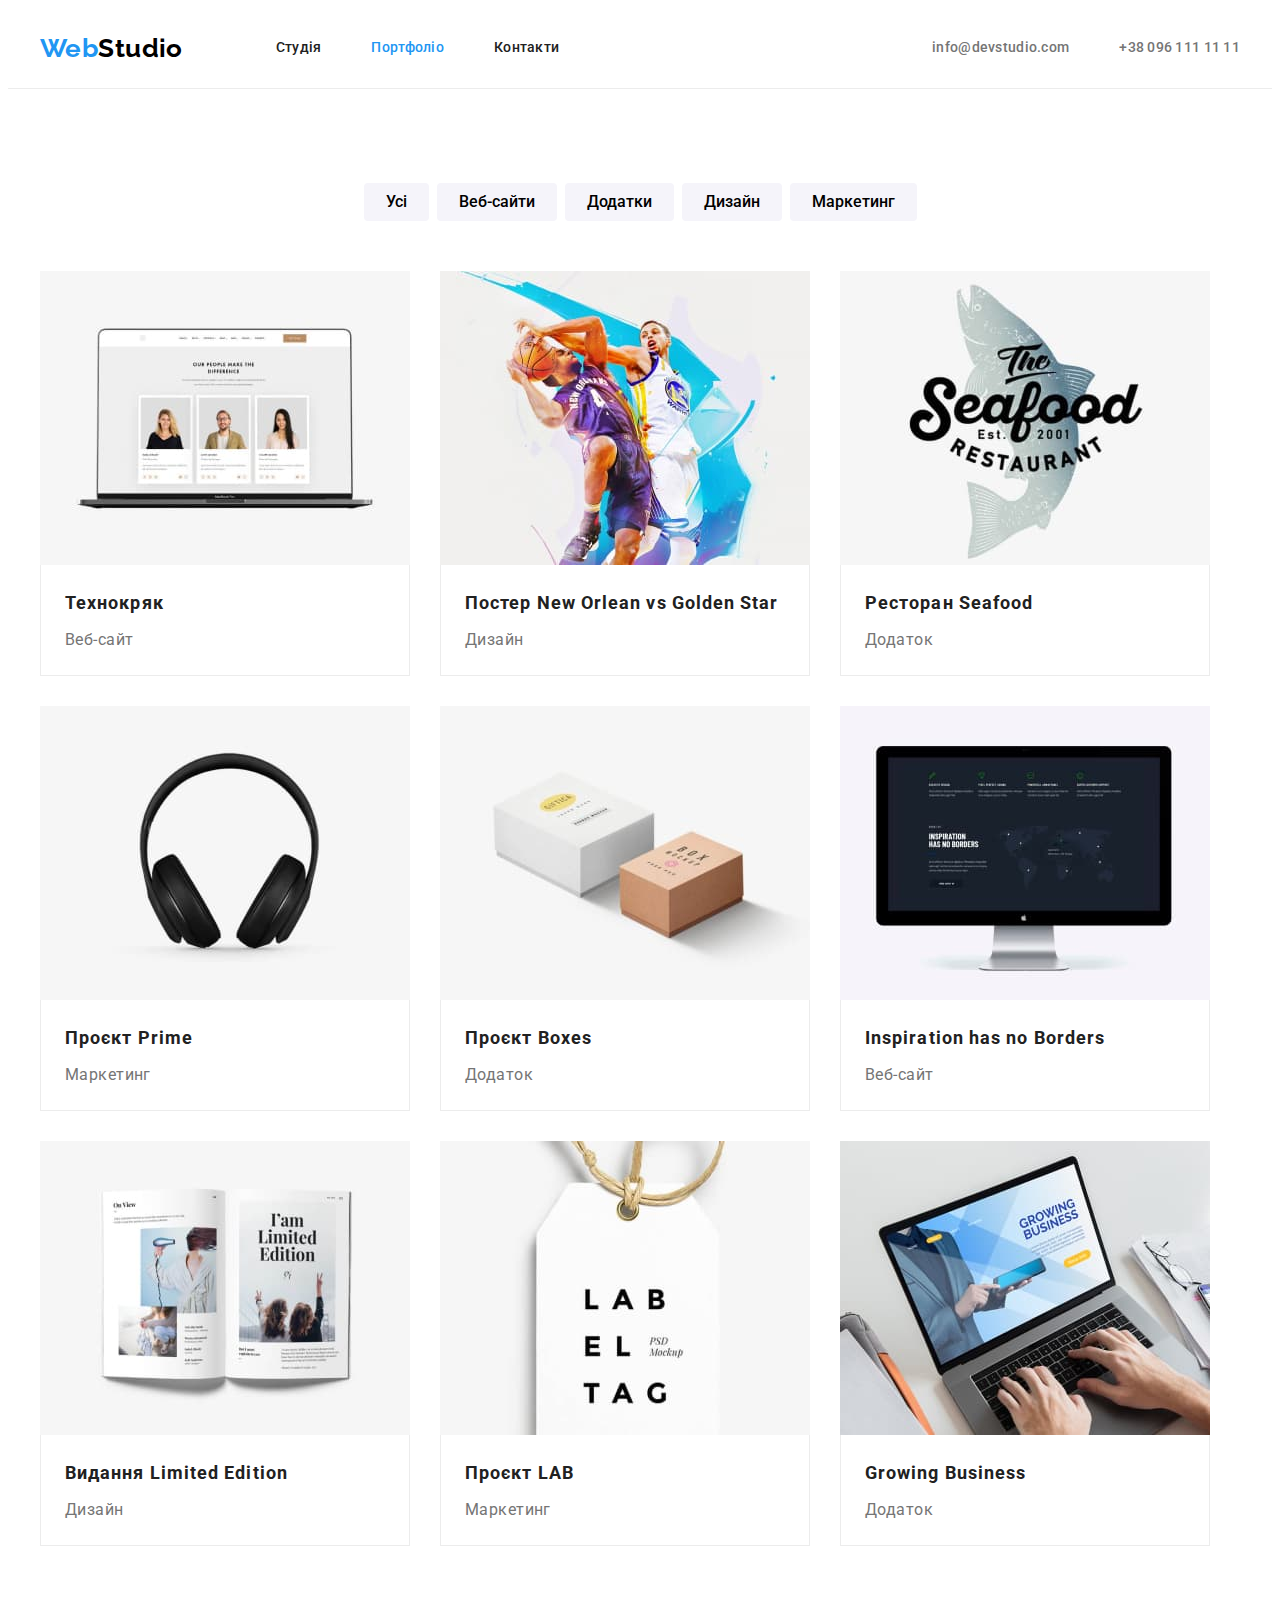
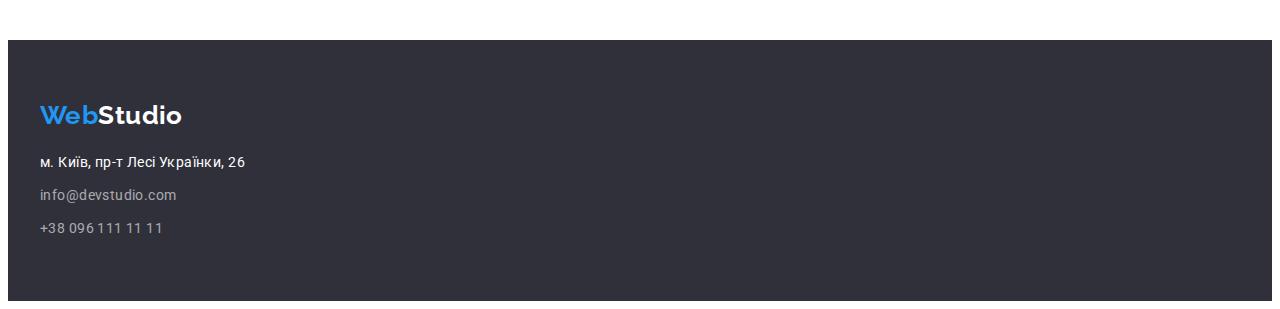
==== portfolio.html @ 586fda1b "copy hw_3" ====
<!DOCTYPE html>
<html lang="uk">

<head>
	<meta charset="UTF-8" />
	<meta http-equiv="X-UA-Compatible" content="IE=edge" />
	<meta name="viewport" content="width=device-width, initial-scale=1.0" />
	<title>goit-markup-hw-03</title>
	<link rel="preconnect" href="https://fonts.googleapis.com">
	<link rel="preconnect" href="https://fonts.gstatic.com" crossorigin>
	<link
		href="https://fonts.googleapis.com/css2?family=Raleway:wght@700&family=Roboto:wght@400;500;700;900&display=swap"
		rel="stylesheet">
	<link rel="stylesheet" href="https://cdnjs.cloudflare.com/ajax/libs/modern-normalize/1.1.0/modern-normalize.min.css"
		integrity="sha512-wpPYUAdjBVSE4KJnH1VR1HeZfpl1ub8YT/NKx4PuQ5NmX2tKuGu6U/JRp5y+Y8XG2tV+wKQpNHVUX03MfMFn9Q=="
		crossorigin="anonymous" referrerpolicy="no-referrer" />
	<link rel="stylesheet" href="./css/styles.css" />

</head>

<body>
	<header class="page-header">
		<div class="container">
			<div class="header-container">
				<nav class="site-nav">
					<a class="logo" href="./index.html">Web<span class="logo-header">Studio</span></a>
					<ul class="list header-list">
						<li class="item">
							<a class="link " href="./index.html">Студія</a>
						</li>
						<li class="item">
							<a class="link current" href="./portfolio.html">Портфоліо</a>
						</li>
						<li class="item">
							<a class="link" href="#">Контакти</a>
						</li>
					</ul>
				</nav>
				<ul class="list header-address">
					<li class="item">
						<a class="link" href="mailto:info@devstudio.com">info@devstudio.com</a>
					</li>
					<li class="item">
						<a class="link" href="tel:+380961111111">+38 096 111 11 11</a>
					</li>
				</ul>
			</div>
		</div>
	</header>
	<main>
		<section class="section">
			<div class="container">

				<h1 class="visually-hidden">Портфоліо</h1>
				<ul class="list filter-list">
					<li>
						<button class="portfolio-button" type="button">Усі</button>
					</li>
					<li>
						<button class="portfolio-button" type="button">Веб-сайти</button>
					</li>
					<li>
						<button class="portfolio-button" type="button">Додатки</button>
					</li>
					<li>
						<button class="portfolio-button" type="button">Дизайн</button>
					</li>
					<li>
						<button class="portfolio-button" type="button">Маркетинг</button>
					</li>
				</ul>


				<ul class="portfolio-work list">
					<li class="portfolio-item">
						<img src="./images/website.jpg" alt="Ноутбук с зображенням сайту" width="370" />
						<div class="portfolio-card">
							<h3 class="title">Технокряк</h3>
							<p>Веб-сайт</p>
						</div>
					</li>
					<li class="portfolio-item">
						<img src="./images/poster.jpg" alt="Два гравця в баскетбол" width="370" />
						<div class="portfolio-card">
							<h3 class="title">Постер New Orlean vs Golden Star</h3>
							<p>Дизайн</p>
						</div>
					</li>
					<li class="portfolio-item">
						<img src="./images/restaurant-seafood.jpg" alt="Емблема ресторану " width="370" />
						<div class="portfolio-card">
							<h3 class="title">Ресторан Seafood</h3>
							<p>Додаток</p>
						</div>
					</li>
					<li class="portfolio-item">
						<img src="./images/headphones.jpg" alt="Навушники" width="370" />
						<div class="portfolio-card">
							<h3 class="title">Проєкт Prime</h3>
							<p>Маркетинг</p>
						</div>
					</li>
					<li class="portfolio-item">
						<img src="./images/boxes.jpg" alt="Дві коробки" width="370" />
						<div class="portfolio-card">
							<h3 class="title">Проєкт Boxes</h3>
							<p>Додаток</p>
						</div>
					</li>
					<li class="portfolio-item">
						<img src="./images/monoblock-apple.jpg" alt="Комп'ютер" width="370" />
						<div class="portfolio-card">
							<h3 class="title">Inspiration has no Borders</h3>
							<p>Веб-сайт</p>
						</div>
					</li>
					<li class="portfolio-item">
						<img src="./images/magazine.jpg" alt="Журнал" width="370" />
						<div class="portfolio-card">
							<h3 class="title">Видання Limited Edition</h3>
							<p>Дизайн</p>
						</div>
					</li>
					<li class="portfolio-item">
						<img src="./images/label.jpg" alt="Лейба" width="370" />
						<div class="portfolio-card">
							<h3 class="title">Проєкт LAB</h3>
							<p>Маркетинг</p>
						</div>
					</li>
					<li class="portfolio-item">
						<img src="./images/growing-business.jpg" alt="Людина працює за ноутбуком" width="370" />
						<div class="portfolio-card">
							<h3 class="title" lang="en">Growing Business</h3>
							<p>Додаток</p>
						</div>
					</li>
				</ul>
			</div>
		</section>
	</main>
	<footer class="page-footer">
		<div class="container">
			<a class="logo" href="./index.html">Web<span class="logo-footer">Studio</span></a>
			<address class="address">
				<ul class="list">
					<li class="address-footer">
						<a class="link" href="https://goo.gl/maps/2ffVsnF2zKhLbxtcA" target="_blank"
							rel="noopener noreferrer nofollow">м.
							Київ, пр-т Лесі Українки, 26</a>
					</li>
					<li class="mail-footer">
						<a class="link" href="mailto:info@devstudio.com">info@devstudio.com</a>
					</li>
					<li class="phone-footer">
						<a class="link" href="tel:+380961111111">+38 096 111 11 11</a>
					</li>
				</ul>
			</address>
		</div>
	</footer>
</body>

</html>
---- css/styles.css ----
:root {
	--primery-text-color: #212121;
	--secondary-text-color: #757575;
	--main-white-color: #FFFFFF;
	--accent-color: #2196F3;
	--secondary-background-color: #2F303A;
	--team-background-color : #F5F4FA;
	--logo-main-color: #000000;
	--addrees-color: rgba(255, 255, 255, 0.6);
	--main-button-accent-color: #188CE8;
	--border-color: #ECECEC;
}

.visually-hidden {
	position: absolute;
	white-space: nowrap;
	width: 1px;
	height: 1px;
	overflow: hidden;
	border: 0;
	padding: 0;
	clip: rect(0 0 0 0);
	clip-path: inset(50%);
	margin: -1px;
}

body{
	color: var(--primery-text-color);
	background-color: var(--main-white-color);
	font-size: 14px;
	font-family: 'Roboto', sans-serif;
	letter-spacing: 0.03em;
}

h1,
h2,
h3,
h4,
h5,
h6,
p,
ul{
	margin: 0;
	padding: 0;
}

img{
	display: block;
	max-width: 100%;
	height: auto;
}

.list {
	list-style: none;
}

.link {
	text-decoration: none;
	color: inherit;
}

.link:hover,
.link:focus {
	color: var(--accent-color);
}

.container{
	max-width: 1200px;
	margin-left: auto;
	margin-right: auto;
	padding-left: 15px;
	padding-right: 15px;
	/* outline: 2px solid green; */
}

.section {
	padding-bottom: 94px;
	padding-top: 94px;
}

/* header */
.page-header{
	border-bottom: 1px solid var(--border-color);
}

.header-container{
	display: flex;
	align-items: center;
	justify-content: space-between;
	}
/* Top-line */

/* logo */

.logo{
	color: var(--accent-color);
	font-family: 'Raleway', sans-serif;
	font-weight: 700;
	font-size: 26px;
	line-height: 1.19;
	text-decoration: none;

	/* padding-top: 24px;
	padding-bottom: 25px; */
}

.logo-header{
	color: var(--logo-main-color);
}


.logo .logo-header:hover,
.logo .logo-header:focus{
	color: var(--accent-color);
}

/* navigation */

.site-nav{
	display: flex;
	align-items: center;
	
}

.site-nav .link{
	display: block;
	padding-top: 32px;
	padding-bottom: 32px;
}

.site-nav .item + .item{
	display: flex;
	margin-left: 50px;
}

.header-list{
font-weight: 500;
font-size: 14px;
line-height: 1.14;
letter-spacing: 0.02em;

display: flex;
margin-left: 93px;
}

.current {
	color: var(--accent-color);
}
	/* header address */

.header-address{
	color: var(--secondary-text-color);
	font-weight: 500;
	letter-spacing: 0.02em;
	line-height: 1.14;

	display: flex;
}

.header-address .item + .item{
	margin-left: 50px;
}


/* Hero */
.hero{
	background-color:var(--secondary-background-color);
	padding-top: 200px;
	padding-bottom: 200px;
}

.hero-title{
	color: var(--main-white-color);
	font-weight: 900;
	font-size: 44px;
	line-height: 1.36;
	letter-spacing: 0.06em;
	text-transform: uppercase;
	text-align: center;

	margin-left: auto;
	margin-right: auto;
	width: 696px;
	}
	
.hero-button{
	color: var(--main-white-color);
	background-color: var(--accent-color);
	font-family: inherit;
	font-weight: 700;
	font-size: 16px;
	line-height: 1.87;
	font-style: normal;
	cursor: pointer;
	letter-spacing: 0.06em;
	
	padding: 10px 32px;
	text-align: center;
	display: flex;
	align-items: center;

	border-radius: 4px;
	border: 0;
	box-shadow: 0px 4px 4px rgba(0, 0, 0, 0.15);
	margin-left: auto;
	margin-right: auto;
	margin-top: 30px;
	
}

.hero-button:hover,
.hero-button:focus{
	background-color: var(--main-button-accent-color);
}



/* Features */

.features-list{
	display: flex;
	
	}

.features-item{
	width: 270px;
	margin-right: 30px;

}

.features-item:last-child{
	margin-right: 0;
}

.features-title{
	font-weight: 700;
	font-size: 14px;
	line-height: 1.14;
	text-transform: uppercase;
}

.features-text{
	color: var(--secondary-text-color);
	margin-top: 10px;
	line-height: 1.71;
}


/* What do we do? technology*/

.technology-section{
	padding-top: 0;
}

.title{
	font-weight: 700;
	font-size: 36px;
	line-height: 1.16;
}

.technology-title{
	text-align: center;
}

.technology-list{
	display: flex;
	margin-top: 50px;
}

.technology-item{
	margin-right: 30px;
}

.technology-item:last-child{
	margin-right: 0;
}


/* Our team */
.team-section{
	background-color:var(--team-background-color);
}

.team-title{
	text-align: center;
}

.team-list{
display: flex;
margin-top: 50px;
}

.team-item {
	background-color: var(--main-white-color);
	box-shadow: 0px 1px 3px rgba(0, 0, 0, 0.12), 0px 1px 1px rgba(0, 0, 0, 0.14), 0px 2px 1px rgba(0, 0, 0, 0.2);
	border-radius: 0px 0px 4px 4px;

	width: 270px;
	margin-right: 30px;
}

.team-item:last-child{
	margin-right: 0;
}

.team-card {
	padding-top: 30px;
	padding-bottom: 30px;
}

.team-name{
font-weight: 500;
font-size: 16px;
line-height: 1.19;
text-align: center;

margin-bottom: 10px;
}

.team-position{
	color: var(--secondary-text-color);
	font-size: 16px;
	line-height: 1.19;
	text-align: center;
}



/* footer */

.page-footer {
	background-color: var(--secondary-background-color);
	padding-top: 60px;
	padding-bottom: 60px;
}

.logo-footer{
	color: var(--main-white-color);
}

.logo-footer:hover,
.logo-footer:focus{
	color: var(--accent-color);
}

.address {
	font-style: normal;
	line-height: 1.71;
}

.address-footer {
	color: var(--main-white-color);
	margin-top: 20px;
}
	
.mail-footer {
	color: var(--addrees-color);
	margin-top: 9px;
}
	
.phone-footer {
	color: var(--addrees-color);
	margin-top: 9px;
}

/* portfolio */

.filter-list{
	justify-content: center;
	gap: 8px;
	display: flex;

	margin-bottom: 50px;
}
.portfolio-button{
	font-family: inherit;
	font-weight: 500;
	font-size: 16px;
	line-height: 1.62;
	font-style: normal;
	cursor: pointer;

	height: 38px;
	padding: 6px 22px;
	border: 0;
	border-radius: 4px;
	background: #F5F4FA;
}

.portfolio-button:hover,
.portfolio-button:focus{
	color: var(--main-white-color);
	background-color: var(--accent-color);

	box-shadow: 0px 3px 1px rgba(0, 0, 0, 0.1), 0px 1px 2px rgba(0, 0, 0, 0.08), 0px 2px 2px rgba(0, 0, 0, 0.12);
	
}

/* portfolio-work */
/* калькулятор для лучшей верстки:
calc (100% - {	сумма зазоров в строке в * значение маржина}px) / количество Єлементов в строке */

.portfolio-work{
	display: flex;
	flex-wrap: wrap;
	}

.portfolio-card .title{
	margin-bottom: 4px;
}
.portfolio-item{
	width: 370px;
	margin-right: 30px;
	margin-bottom: 30px;
}

.portfolio-item:nth-child(3n) {
	margin-right: 0;
}

.portfolio-item:nth-last-child(-n+3){
	margin-bottom: 0;
}

.portfolio-card{
	padding: 20px 24px;
	border-left: 1px solid var(--border-color);
	border-right: 1px solid var(--border-color);
	border-bottom: 1px solid var(--border-color);
}

.portfolio-work h3{
	font-weight: 700;
	font-size: 18px;
	line-height: 2;
	letter-spacing: 0.06em;
}

.portfolio-work p{
	color: var(--secondary-text-color);
	font-size: 16px;
	line-height: 1.88;
}
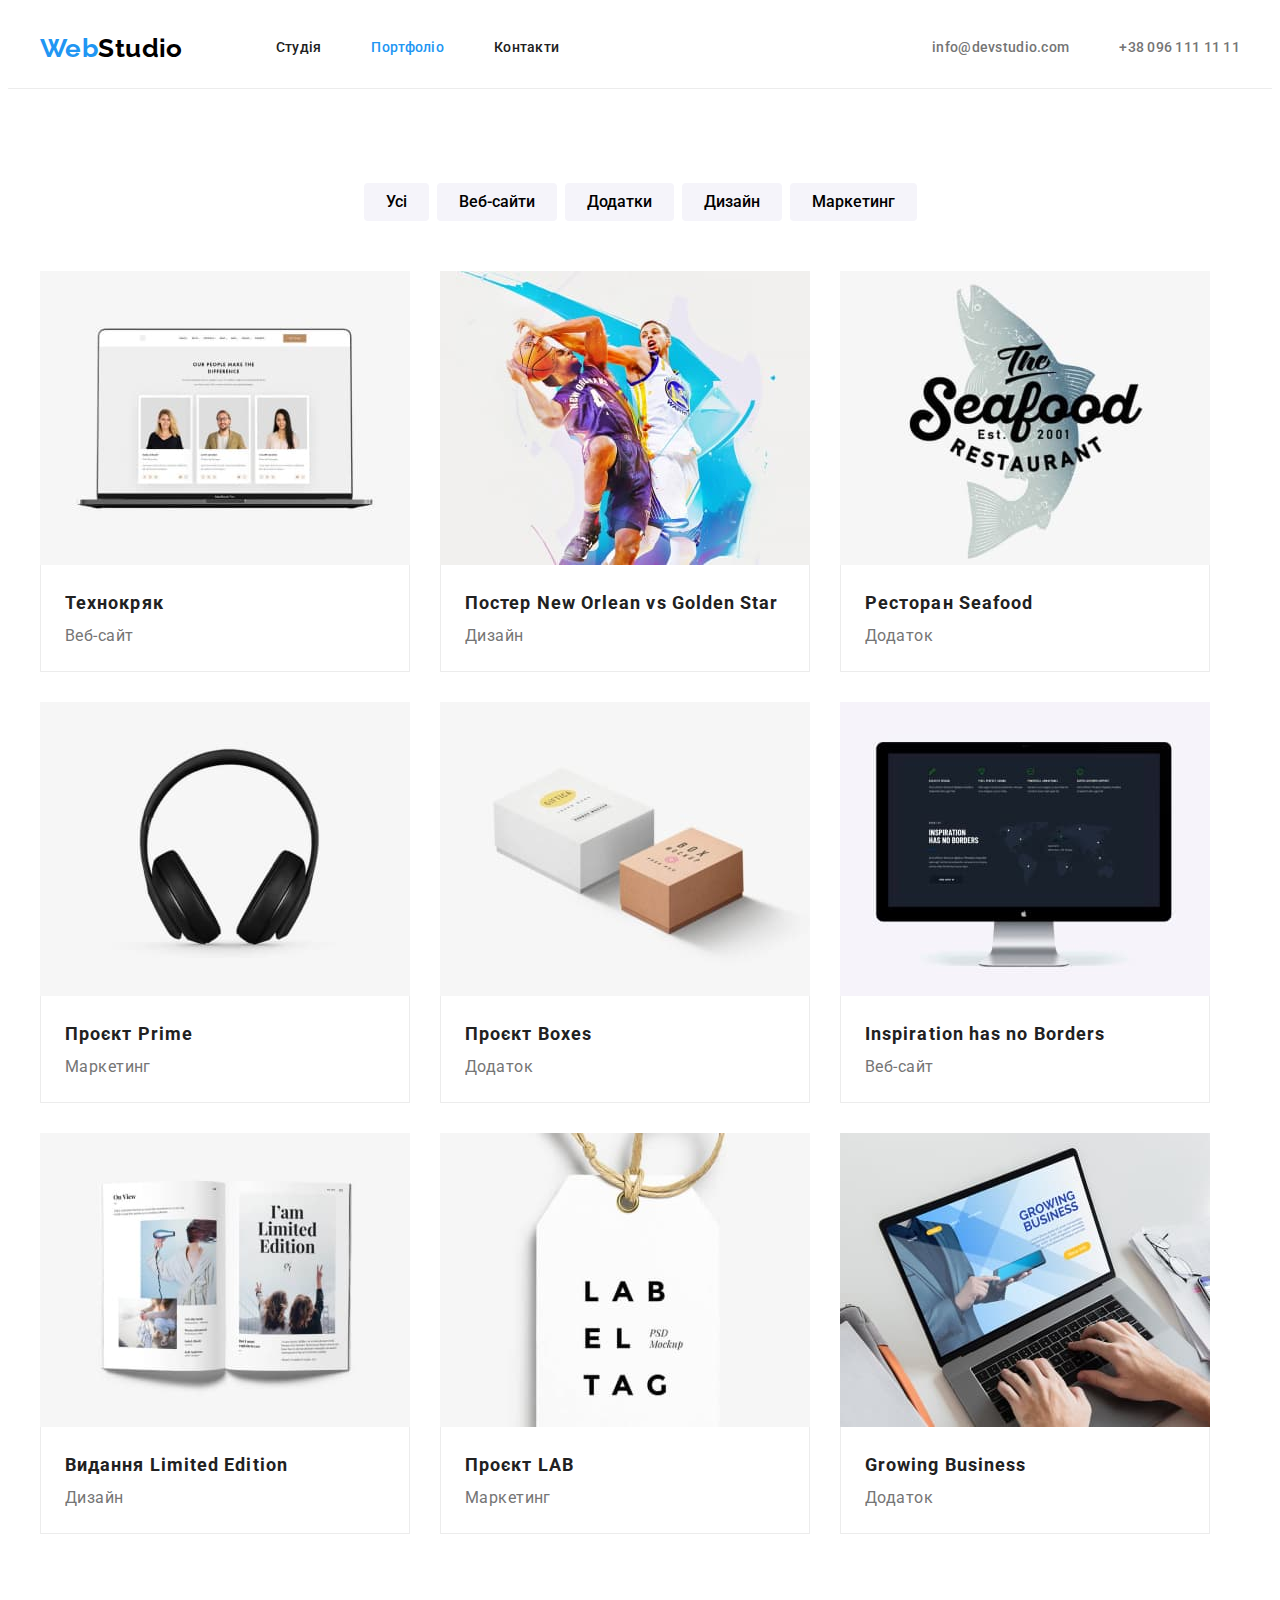
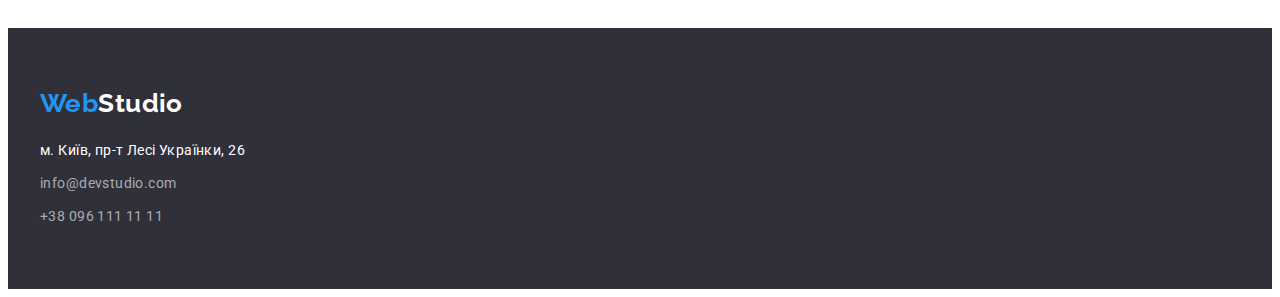
==== commit c91b1cfc: "update portfolio" ====
--- a/portfolio.html
+++ b/portfolio.html
@@ -73,67 +73,85 @@
 
 				<ul class="portfolio-work list">
 					<li class="portfolio-item">
-						<img src="./images/website.jpg" alt="Ноутбук с зображенням сайту" width="370" />
-						<div class="portfolio-card">
-							<h3 class="title">Технокряк</h3>
-							<p>Веб-сайт</p>
-						</div>
+						<a class="portfolio-link" href="">
+							<img src="./images/website.jpg" alt="Ноутбук с зображенням сайту" width="370" />
+							<div class="portfolio-card">
+								<h3 class="portfolio-title">Технокряк</h3>
+								<p>Веб-сайт</p>
+							</div>
+						</a>
 					</li>
 					<li class="portfolio-item">
-						<img src="./images/poster.jpg" alt="Два гравця в баскетбол" width="370" />
-						<div class="portfolio-card">
-							<h3 class="title">Постер New Orlean vs Golden Star</h3>
-							<p>Дизайн</p>
-						</div>
+						<a class="portfolio-link" href="">
+							<img src="./images/poster.jpg" alt="Два гравця в баскетбол" width="370" />
+							<div class="portfolio-card">
+								<h3 class="portfolio-title">Постер New Orlean vs Golden Star</h3>
+								<p>Дизайн</p>
+							</div>
+						</a>
 					</li>
 					<li class="portfolio-item">
-						<img src="./images/restaurant-seafood.jpg" alt="Емблема ресторану " width="370" />
-						<div class="portfolio-card">
-							<h3 class="title">Ресторан Seafood</h3>
-							<p>Додаток</p>
-						</div>
+						<a class="portfolio-link" href="">
+							<img src="./images/restaurant-seafood.jpg" alt="Емблема ресторану " width="370" />
+							<div class="portfolio-card">
+								<h3 class="portfolio-title">Ресторан Seafood</h3>
+								<p>Додаток</p>
+							</div>
+						</a>
 					</li>
 					<li class="portfolio-item">
-						<img src="./images/headphones.jpg" alt="Навушники" width="370" />
-						<div class="portfolio-card">
-							<h3 class="title">Проєкт Prime</h3>
-							<p>Маркетинг</p>
-						</div>
+						<a class="portfolio-link" href="">
+							<img src="./images/headphones.jpg" alt="Навушники" width="370" />
+							<div class="portfolio-card">
+								<h3 class="portfolio-title">Проєкт Prime</h3>
+								<p>Маркетинг</p>
+							</div>
+						</a>
 					</li>
 					<li class="portfolio-item">
-						<img src="./images/boxes.jpg" alt="Дві коробки" width="370" />
-						<div class="portfolio-card">
-							<h3 class="title">Проєкт Boxes</h3>
-							<p>Додаток</p>
-						</div>
+						<a class="portfolio-link" href="">
+							<img src="./images/boxes.jpg" alt="Дві коробки" width="370" />
+							<div class="portfolio-card">
+								<h3 class="portfolio-title">Проєкт Boxes</h3>
+								<p>Додаток</p>
+							</div>
+						</a>
 					</li>
 					<li class="portfolio-item">
-						<img src="./images/monoblock-apple.jpg" alt="Комп'ютер" width="370" />
-						<div class="portfolio-card">
-							<h3 class="title">Inspiration has no Borders</h3>
-							<p>Веб-сайт</p>
-						</div>
+						<a class="portfolio-link" href="">
+							<img src="./images/monoblock-apple.jpg" alt="Комп'ютер" width="370" />
+							<div class="portfolio-card">
+								<h3 class="portfolio-title">Inspiration has no Borders</h3>
+								<p>Веб-сайт</p>
+							</div>
+						</a>
 					</li>
 					<li class="portfolio-item">
-						<img src="./images/magazine.jpg" alt="Журнал" width="370" />
-						<div class="portfolio-card">
-							<h3 class="title">Видання Limited Edition</h3>
-							<p>Дизайн</p>
-						</div>
+						<a class="portfolio-link" href="">
+							<img src="./images/magazine.jpg" alt="Журнал" width="370" />
+							<div class="portfolio-card">
+								<h3 class="portfolio-title">Видання Limited Edition</h3>
+								<p>Дизайн</p>
+							</div>
+						</a>
 					</li>
 					<li class="portfolio-item">
-						<img src="./images/label.jpg" alt="Лейба" width="370" />
-						<div class="portfolio-card">
-							<h3 class="title">Проєкт LAB</h3>
-							<p>Маркетинг</p>
-						</div>
+						<a class="portfolio-link" href="">
+							<img src="./images/label.jpg" alt="Лейба" width="370" />
+							<div class="portfolio-card">
+								<h3 class="portfolio-title">Проєкт LAB</h3>
+								<p>Маркетинг</p>
+							</div>
+						</a>
 					</li>
 					<li class="portfolio-item">
-						<img src="./images/growing-business.jpg" alt="Людина працює за ноутбуком" width="370" />
-						<div class="portfolio-card">
-							<h3 class="title" lang="en">Growing Business</h3>
-							<p>Додаток</p>
-						</div>
+						<a class="portfolio-link" href="">
+							<img src="./images/growing-business.jpg" alt="Людина працює за ноутбуком" width="370" />
+							<div class="portfolio-card">
+								<h3 class="portfolio-title" lang="en">Growing Business</h3>
+								<p>Додаток</p>
+							</div>
+						</a>
 					</li>
 				</ul>
 			</div>
--- a/css/styles.css
+++ b/css/styles.css
@@ -9,6 +9,7 @@
 	--addrees-color: rgba(255, 255, 255, 0.6);
 	--main-button-accent-color: #188CE8;
 	--border-color: #ECECEC;
+	--background-hero-color: #C4C4C4;
 }
 
 .visually-hidden {
@@ -164,7 +165,23 @@
 
 /* Hero */
 .hero{
-	background-color:var(--secondary-background-color);
+	background-color: var(--background-hero-color);
+	}
+
+.hero-background {
+	max-width: 1600px;
+	height: 600px;
+	margin-left: auto;
+	margin-right: auto;
+
+	background-image: linear-gradient(to right, 
+	rgba(47, 48, 58, 0.4),rgba(47, 48, 58, 0.4)),
+	url('../images/hero-image.jpg');
+	background-size: cover;
+	background-position: center;
+}
+
+.hero-container{
 	padding-top: 200px;
 	padding-bottom: 200px;
 }
@@ -214,8 +231,9 @@
 }
 
 
-
 /* Features */
+
+
 
 .features-list{
 	display: flex;
@@ -414,6 +432,13 @@
 	margin-bottom: 30px;
 }
 
+.portfolio-item:hover,
+.portfolio-item:focus {
+	box-shadow: 0px 1px 1px rgba(0, 0, 0, 0.12),
+		0px 4px 4px rgba(0, 0, 0, 0.06),
+		1px 4px 6px rgba(0, 0, 0, 0.16);
+}
+
 .portfolio-item:nth-child(3n) {
 	margin-right: 0;
 }
@@ -421,6 +446,14 @@
 .portfolio-item:nth-last-child(-n+3){
 	margin-bottom: 0;
 }
+
+.portfolio-link {
+	text-decoration: none;
+	color: inherit;
+}
+
+
+
 
 .portfolio-card{
 	padding: 20px 24px;
@@ -429,7 +462,7 @@
 	border-bottom: 1px solid var(--border-color);
 }
 
-.portfolio-work h3{
+.portfolio-title{
 	font-weight: 700;
 	font-size: 18px;
 	line-height: 2;
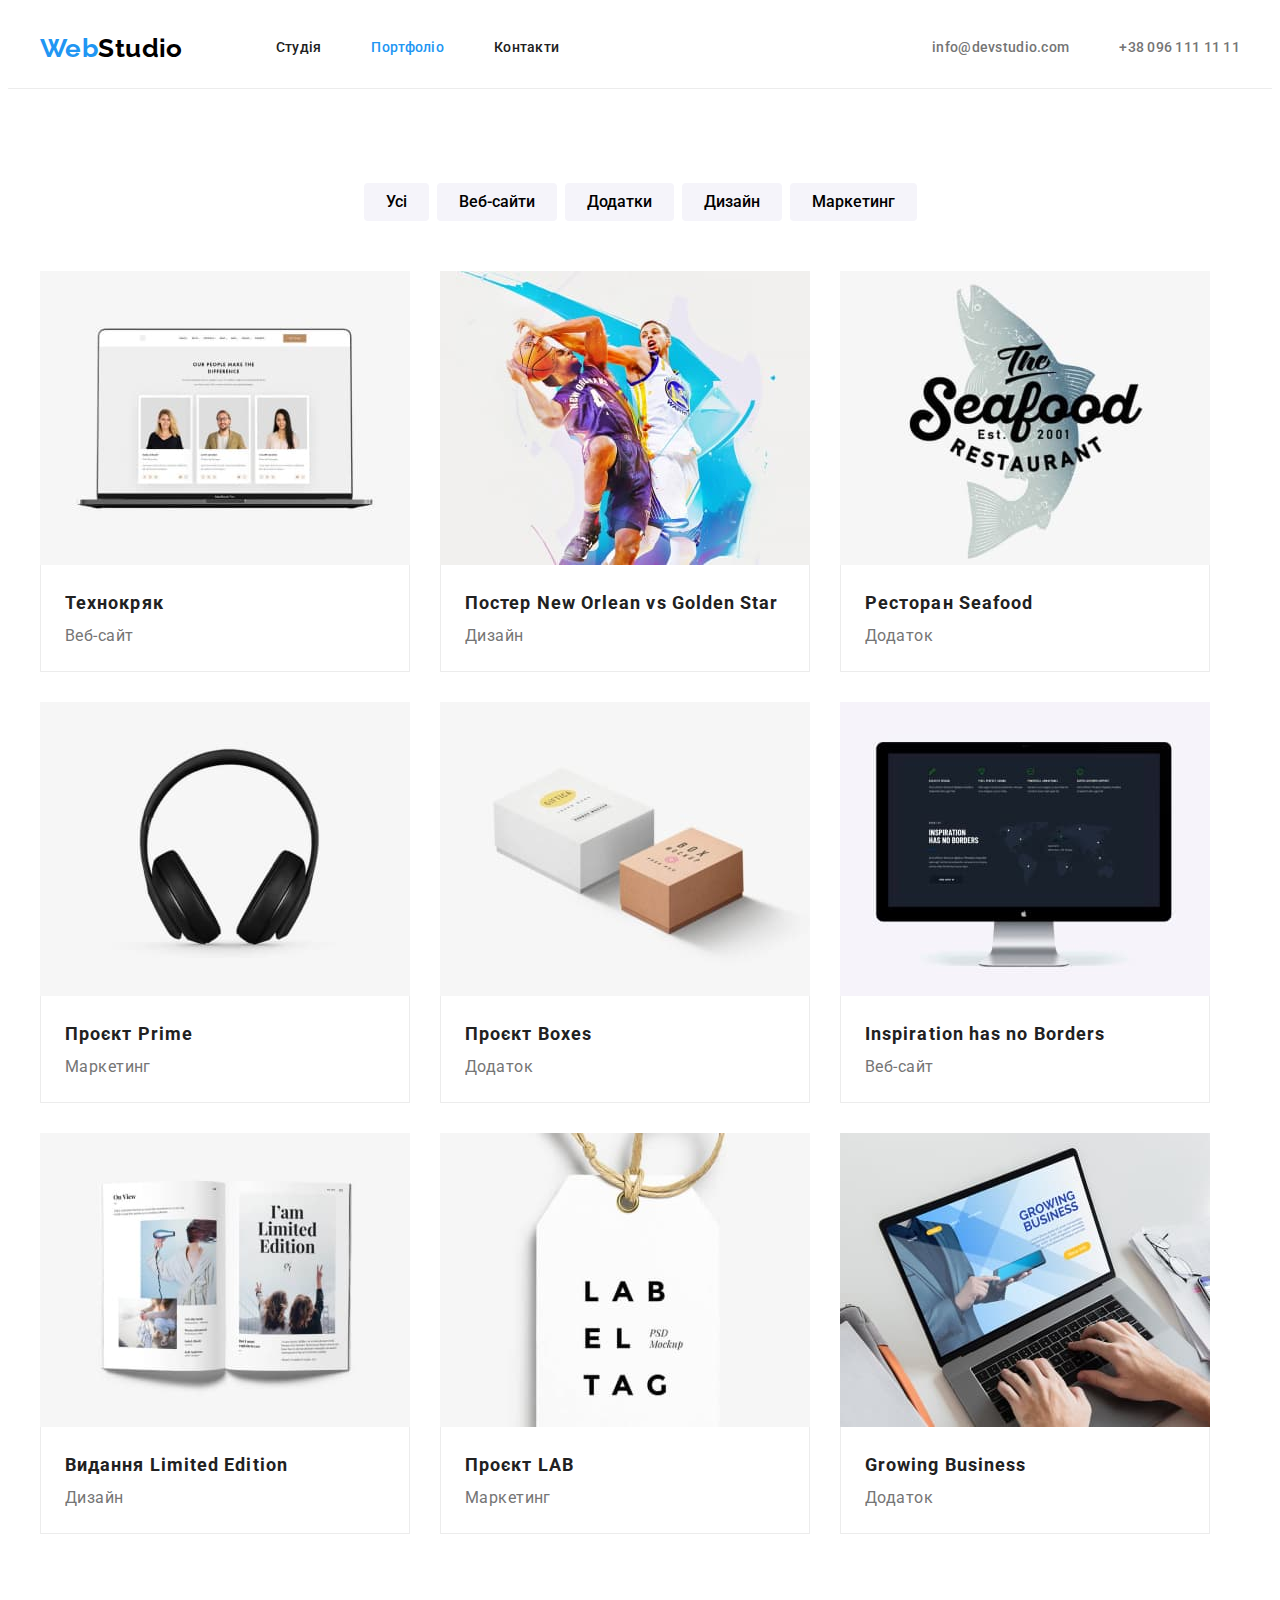
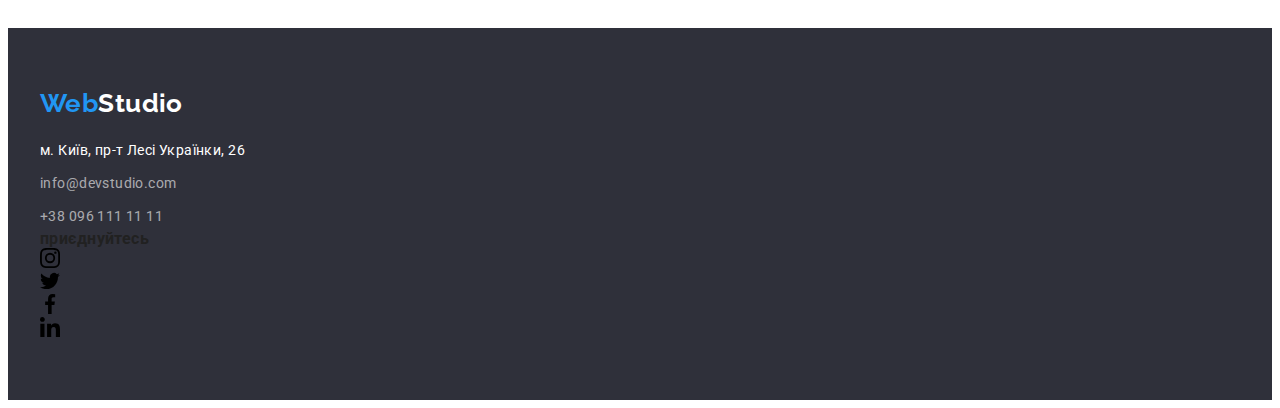
==== commit 41b00a9c: "update portfolio.html" ====
--- a/portfolio.html
+++ b/portfolio.html
@@ -158,24 +158,63 @@
 		</section>
 	</main>
 	<footer class="page-footer">
-		<div class="container">
-			<a class="logo" href="./index.html">Web<span class="logo-footer">Studio</span></a>
-			<address class="address">
-				<ul class="list">
-					<li class="address-footer">
-						<a class="link" href="https://goo.gl/maps/2ffVsnF2zKhLbxtcA" target="_blank"
-							rel="noopener noreferrer nofollow">м.
-							Київ, пр-т Лесі Українки, 26</a>
-					</li>
-					<li class="mail-footer">
-						<a class="link" href="mailto:info@devstudio.com">info@devstudio.com</a>
-					</li>
-					<li class="phone-footer">
-						<a class="link" href="tel:+380961111111">+38 096 111 11 11</a>
-					</li>
-				</ul>
-			</address>
+		<div class="container footer-container">
+			<div class="footer-main">
+				<a class="logo" href="./index.html">Web<span class="logo-footer">Studio</span></a>
+				<address class="address">
+					<ul class="list">
+						<li class="address-footer">
+							<a class="link" href="https://goo.gl/maps/2ffVsnF2zKhLbxtcA" target="_blank"
+								rel="noopener noreferrer nofollow">м.
+								Київ, пр-т Лесі Українки, 26</a>
+						</li>
+						<li class="mail-footer">
+							<a class="link" href="mailto:info@devstudio.com">info@devstudio.com</a>
+						</li>
+						<li class="phone-footer">
+							<a class="link" href="tel:+380961111111">+38 096 111 11 11</a>
+						</li>
+					</ul>
+				</address>
+			</div>
+			<div class="footer-network">
+				<h3 class="network-title">приєднуйтесь</h3>
+				<ul class="list network-list">
+					<li class="network-item">
+						<a class="link network-link" href="">
+							<svg class="network-icon" width="20" height="20">
+								<use href="./images/icons.svg#icon-instagram"></use>
+							</svg>
+						</a>
+					</li>
+					<li class="network-item">
+						<a class="network-link" href="">
+							<svg class="network-icon" width="20" height="20">
+								<use href="./images/icons.svg#icon-twitter"></use>
+							</svg>
+						</a>
+					</li>
+					<li class="network-item">
+						<a class="network-link" href="">
+							<svg class="network-icon" width="20" height="20">
+								<use href="./images/icons.svg#icon-facebook"></use>
+							</svg>
+						</a>
+					</li>
+					<li class="network-item">
+						<a class="network-link" href="">
+							<svg class="network-icon" width="20" height="20">
+								<use href="./images/icons.svg#icon-linkedin"></use>
+							</svg>
+						</a>
+					</li>
+				</ul>
+			</div>
+
 		</div>
+
+		</div>
+
 	</footer>
 </body>
 
--- a/css/styles.css
+++ b/css/styles.css
@@ -10,6 +10,7 @@
 	--main-button-accent-color: #188CE8;
 	--border-color: #ECECEC;
 	--background-hero-color: #C4C4C4;
+	--icons-color: #AFB1B8;
 }
 
 .visually-hidden {
@@ -156,12 +157,26 @@
 	line-height: 1.14;
 
 	display: flex;
+	align-items: center;
 }
 
 .header-address .item + .item{
 	margin-left: 50px;
 }
 
+.address-link{
+	display: flex;
+	fill: var(--secondary-text-color);
+	align-items: center;
+	gap: 10px;
+}
+
+.phone-link{
+	display: flex;
+	fill: var(--secondary-text-color);
+	align-items: center;
+	gap: 10px;
+}
 
 /* Hero */
 .hero{
@@ -274,11 +289,12 @@
 	font-weight: 700;
 	font-size: 36px;
 	line-height: 1.16;
-}
-
-.technology-title{
 	text-align: center;
 }
+
+/* .technology-title{
+	text-align: center;
+} */
 
 .technology-list{
 	display: flex;
@@ -299,9 +315,9 @@
 	background-color:var(--team-background-color);
 }
 
-.team-title{
+/* .team-title{
 	text-align: center;
-}
+} */
 
 .team-list{
 display: flex;
@@ -323,7 +339,7 @@
 
 .team-card {
 	padding-top: 30px;
-	padding-bottom: 30px;
+	padding-bottom: 16px;
 }
 
 .team-name{
@@ -343,7 +359,71 @@
 }
 
 
-
+.social-list {
+	display: flex;
+	justify-content: center;
+	gap: 10px;
+	padding-bottom: 30px;
+}
+
+
+.social-link {
+	width: 44px;
+	height: 44px;
+	display: flex;
+	align-items: center;
+	justify-content: center;
+	border-radius: 50%;
+}
+
+.social-link:hover,
+.social-link:focus{
+	background-color: var(--accent-color);
+}
+
+.social-icon{
+	fill: var(--icons-color);
+}
+
+.social-link:hover .social-icon,
+.social-link:focus .social-icon{
+	fill: var(--main-white-color);
+}
+
+/* CUSTOMERS */
+
+.customers-title{
+	margin-bottom: 50px;
+}
+
+.customers-list{
+	display: flex;
+	justify-content: center;
+	gap: 30px;
+}
+
+.customers-link{
+	width: 170px;
+	height: 92px;
+	display: flex;
+	align-items: center;
+	justify-content: center;
+
+	border: 1px solid #AFB1B8;
+	border-radius: 4px;
+}
+
+.customers-icon{
+	fill: var(--icons-color);
+}
+
+.customers-link:hover{
+	border: 1px solid #2196F3;
+}
+.customers-link:hover .customers-icon,
+.customers-link:focus .customers-icon{
+	fill: var(--accent-color);
+}
 /* footer */
 
 .page-footer {
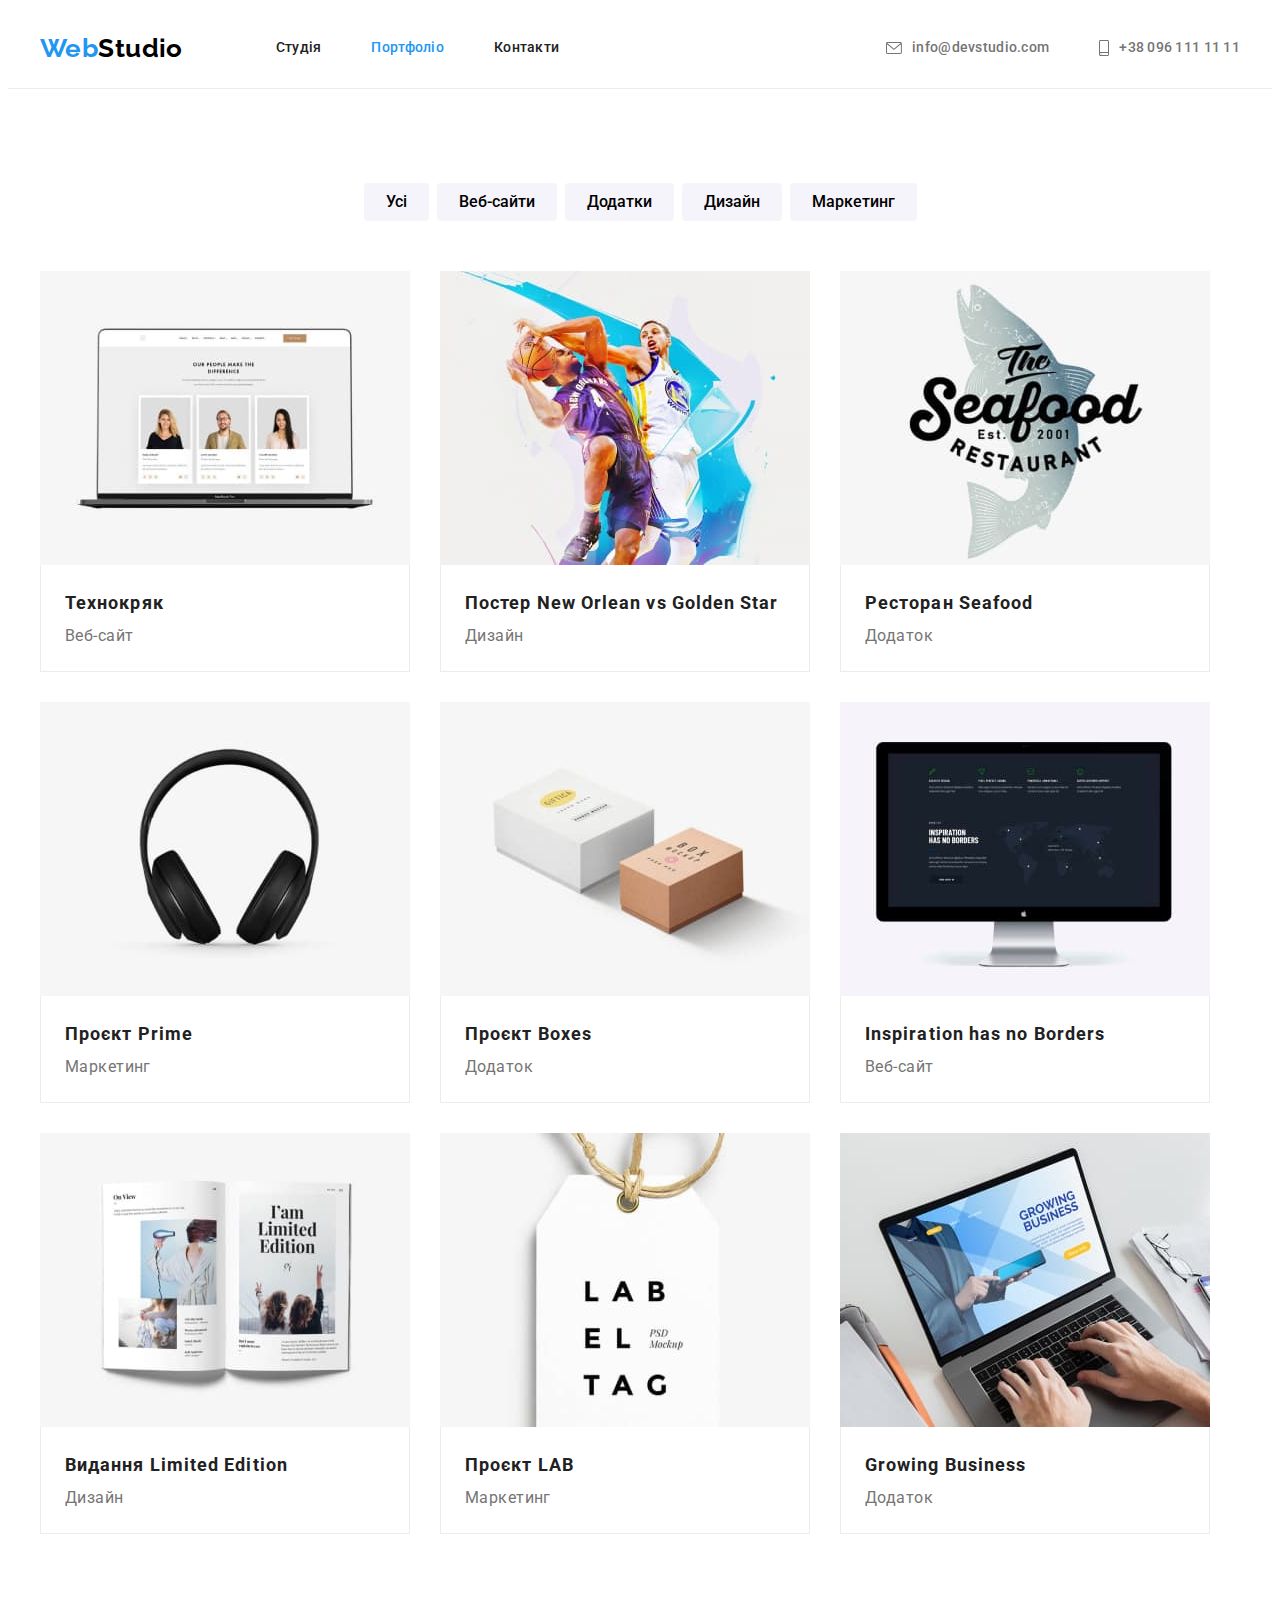
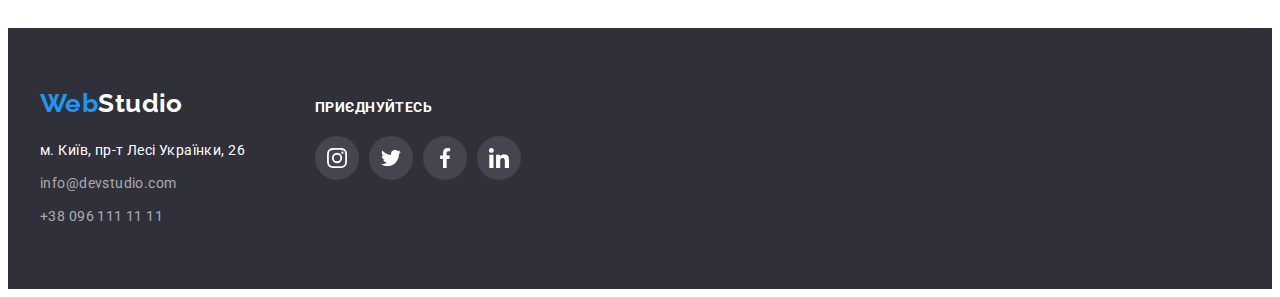
==== commit 635d84ea: "update portfolio.html" ====
--- a/portfolio.html
+++ b/portfolio.html
@@ -26,7 +26,7 @@
 					<a class="logo" href="./index.html">Web<span class="logo-header">Studio</span></a>
 					<ul class="list header-list">
 						<li class="item">
-							<a class="link " href="./index.html">Студія</a>
+							<a class="link" href="./index.html">Студія</a>
 						</li>
 						<li class="item">
 							<a class="link current" href="./portfolio.html">Портфоліо</a>
@@ -37,11 +37,21 @@
 					</ul>
 				</nav>
 				<ul class="list header-address">
+					<li class="item ">
+						<a class="link address-link" href="mailto:info@devstudio.com">
+							<svg width="16" height="12">
+								<use href="./images/icons.svg#icon-envelope"></use>
+							</svg>
+							info@devstudio.com
+						</a>
+					</li>
 					<li class="item">
-						<a class="link" href="mailto:info@devstudio.com">info@devstudio.com</a>
-					</li>
-					<li class="item">
-						<a class="link" href="tel:+380961111111">+38 096 111 11 11</a>
+						<a class="link phone-link" href="tel:+380961111111">
+							<svg width="10" height="16">
+								<use href="./images/icons.svg#icon-smartphone"></use>
+							</svg>
+							+38 096 111 11 11
+						</a>
 					</li>
 				</ul>
 			</div>
--- a/css/styles.css
+++ b/css/styles.css
@@ -35,7 +35,7 @@
 }
 
 h1,
-h2,
+h2, 
 h3,
 h4,
 h5,
@@ -265,6 +265,20 @@
 	margin-right: 0;
 }
 
+.features-rectangle{
+	width: 270px;
+	height: 120px;
+	background-color: var(--team-background-color);
+	display: flex;
+	align-items: center;
+	justify-content: center;
+	margin-bottom: 30px;
+}
+
+.features-icon{
+	
+}
+
 .features-title{
 	font-weight: 700;
 	font-size: 14px;
@@ -292,10 +306,6 @@
 	text-align: center;
 }
 
-/* .technology-title{
-	text-align: center;
-} */
-
 .technology-list{
 	display: flex;
 	margin-top: 50px;
@@ -314,10 +324,6 @@
 .team-section{
 	background-color:var(--team-background-color);
 }
-
-/* .team-title{
-	text-align: center;
-} */
 
 .team-list{
 display: flex;
@@ -432,6 +438,10 @@
 	padding-bottom: 60px;
 }
 
+.footer-container{
+	display: flex;
+	align-items: baseline;
+}
 .logo-footer{
 	color: var(--main-white-color);
 }
@@ -459,6 +469,47 @@
 .phone-footer {
 	color: var(--addrees-color);
 	margin-top: 9px;
+}
+
+.footer-network{
+	margin-left: 70px;
+	width: 206px;
+	height: 80px;
+}
+
+.network-title{
+	font-weight: 700;
+	line-height: 1.14;
+	font-size: 14px;
+	text-transform: uppercase;
+	color: var(--main-white-color);
+	margin-bottom: 20px;
+}
+
+.network-list {
+	display: flex;
+	justify-content: center;
+	gap: 10px;
+	}
+
+
+.network-link {
+	width: 44px;
+	height: 44px;
+	display: flex;
+	align-items: center;
+	justify-content: center;
+	border-radius: 50%;
+	background: rgba(255, 255, 255, 0.1);
+}
+
+.network-link:hover,
+.network-link:focus {
+	background-color: var(--accent-color);
+}
+
+.network-icon {
+	fill: var(--main-white-color);
 }
 
 /* portfolio */
